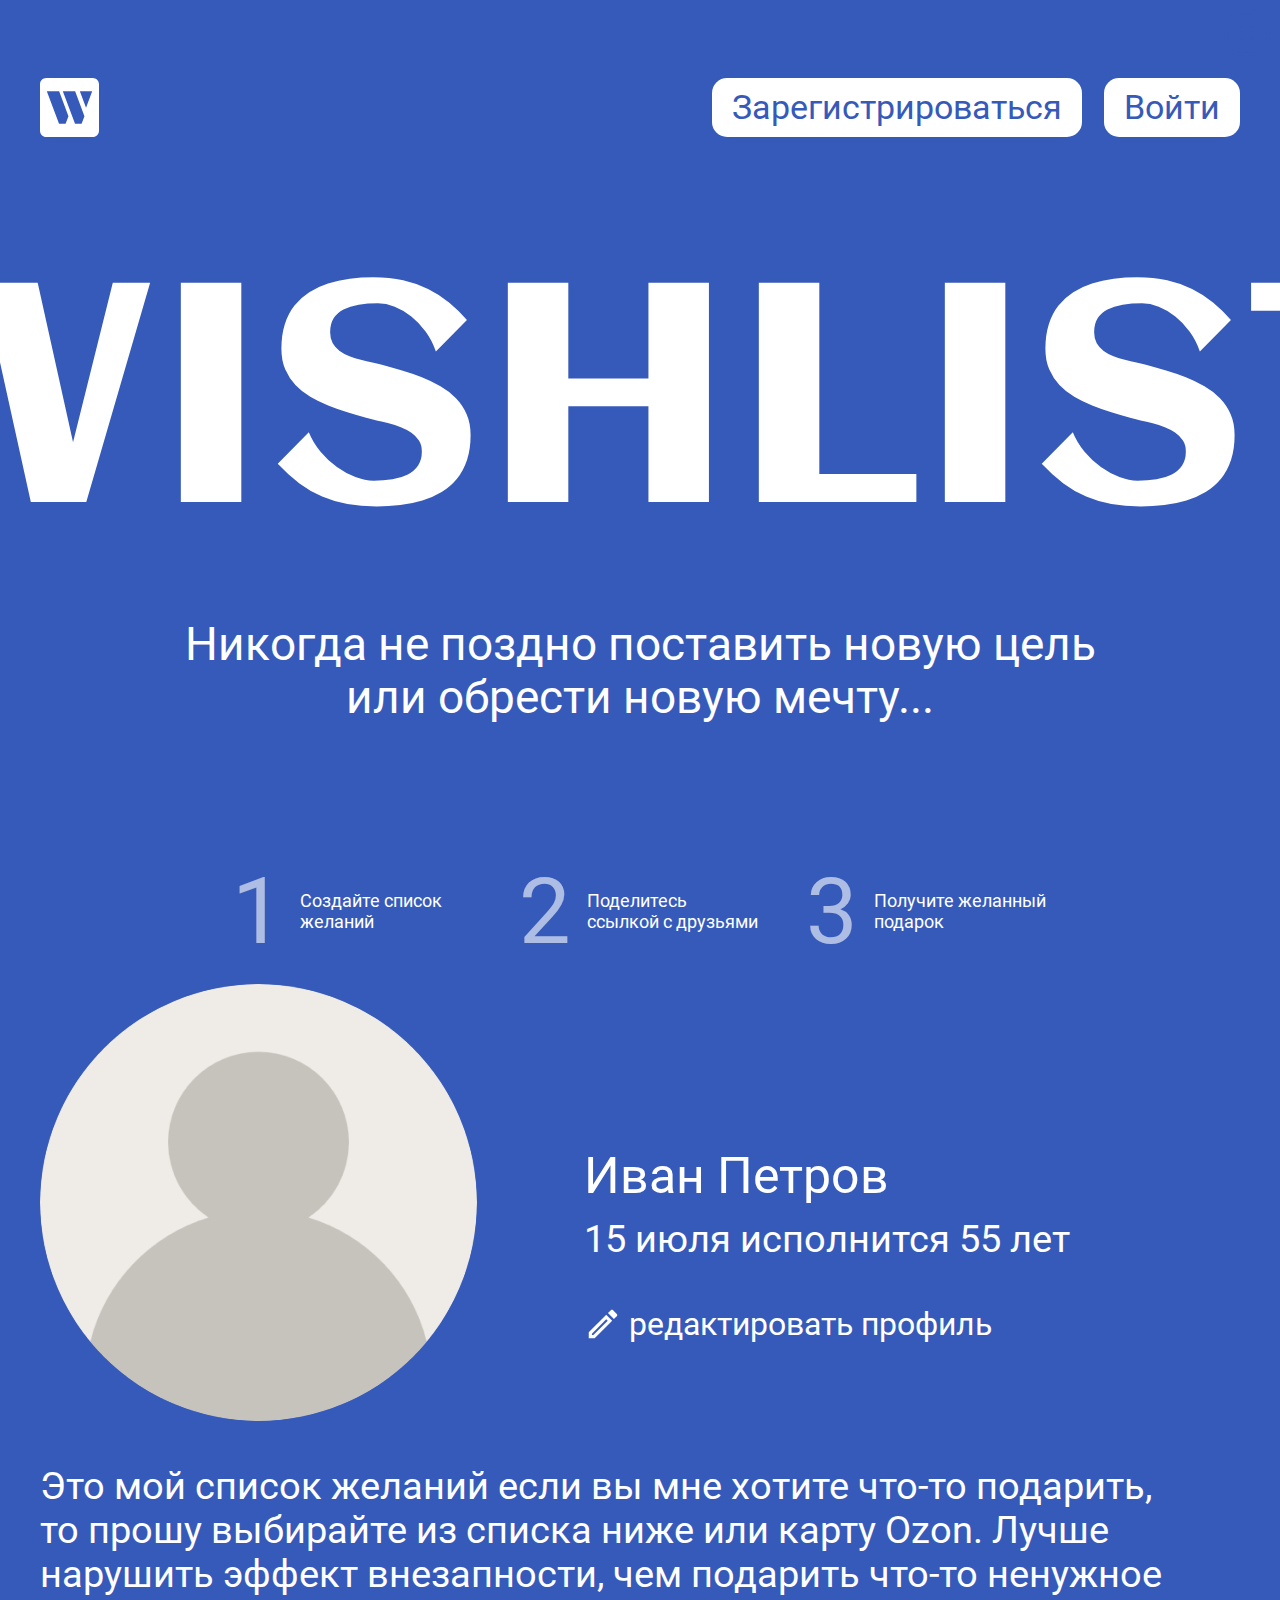
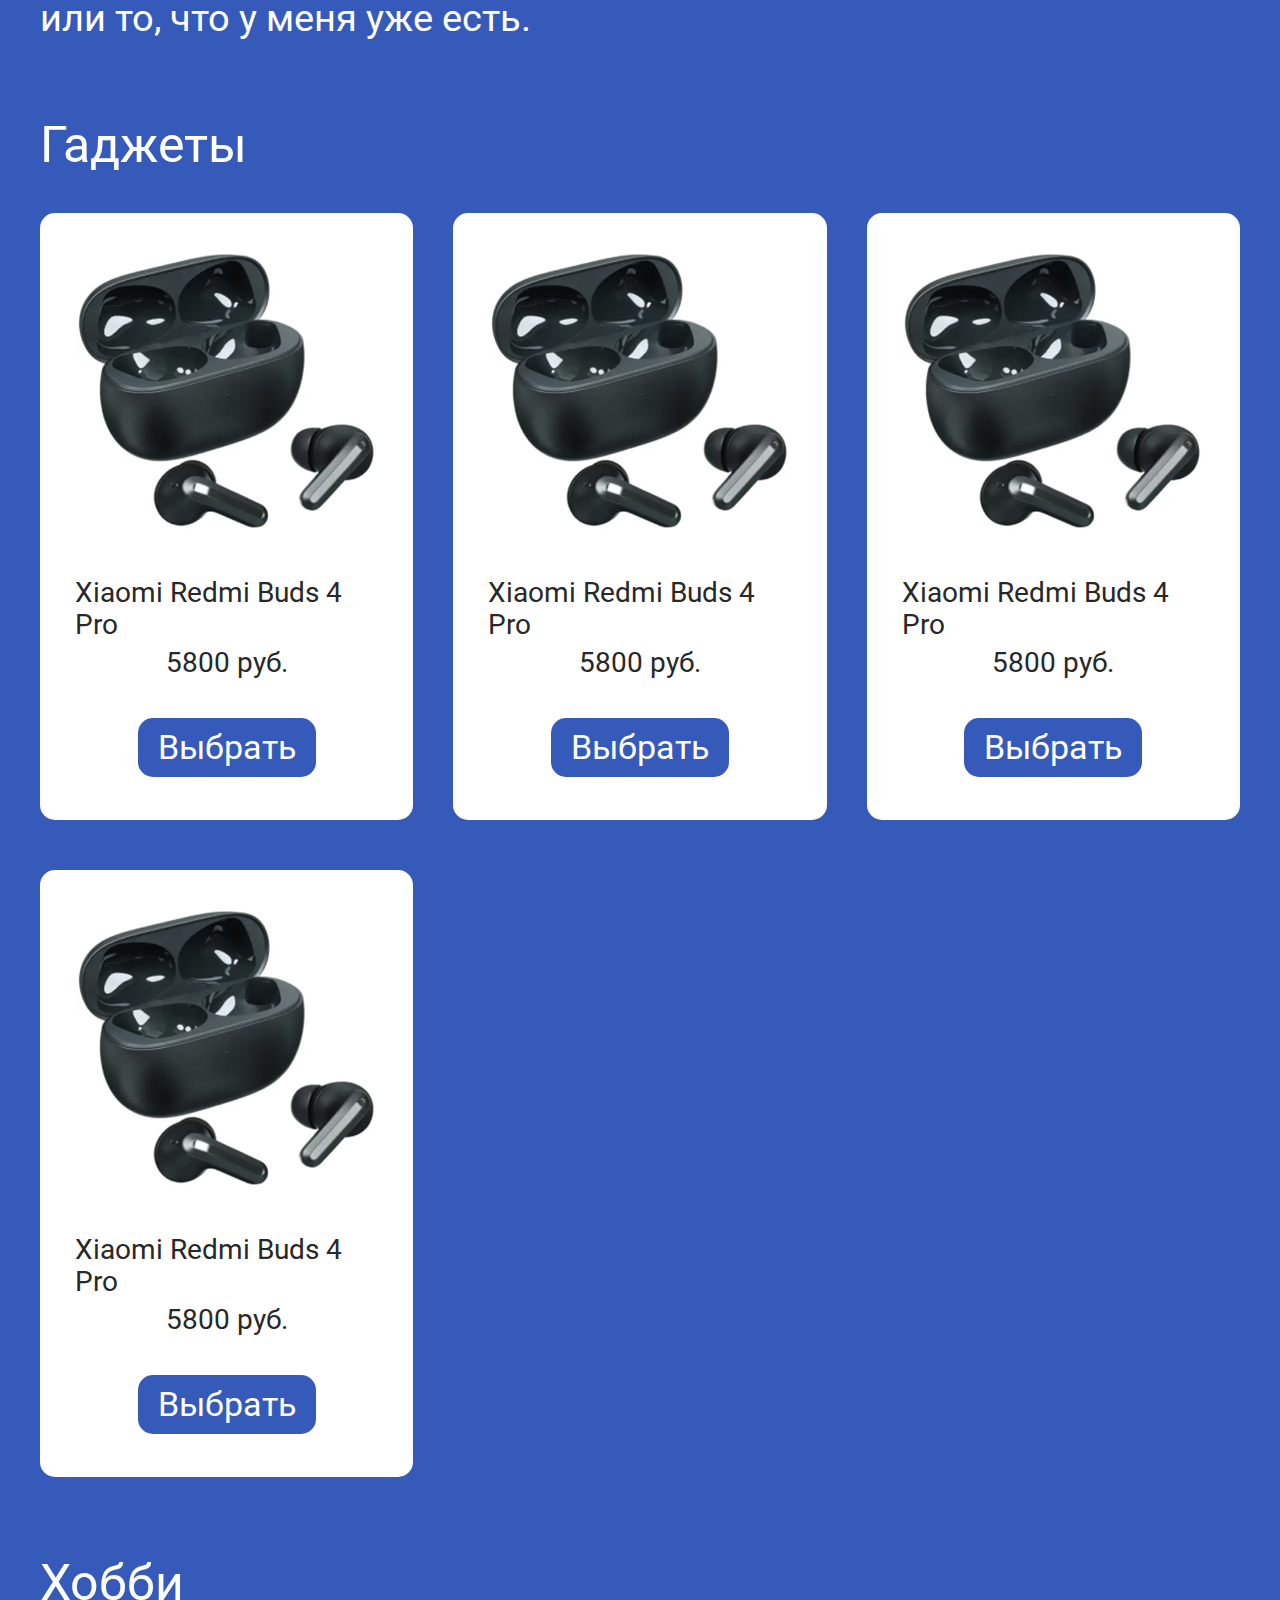
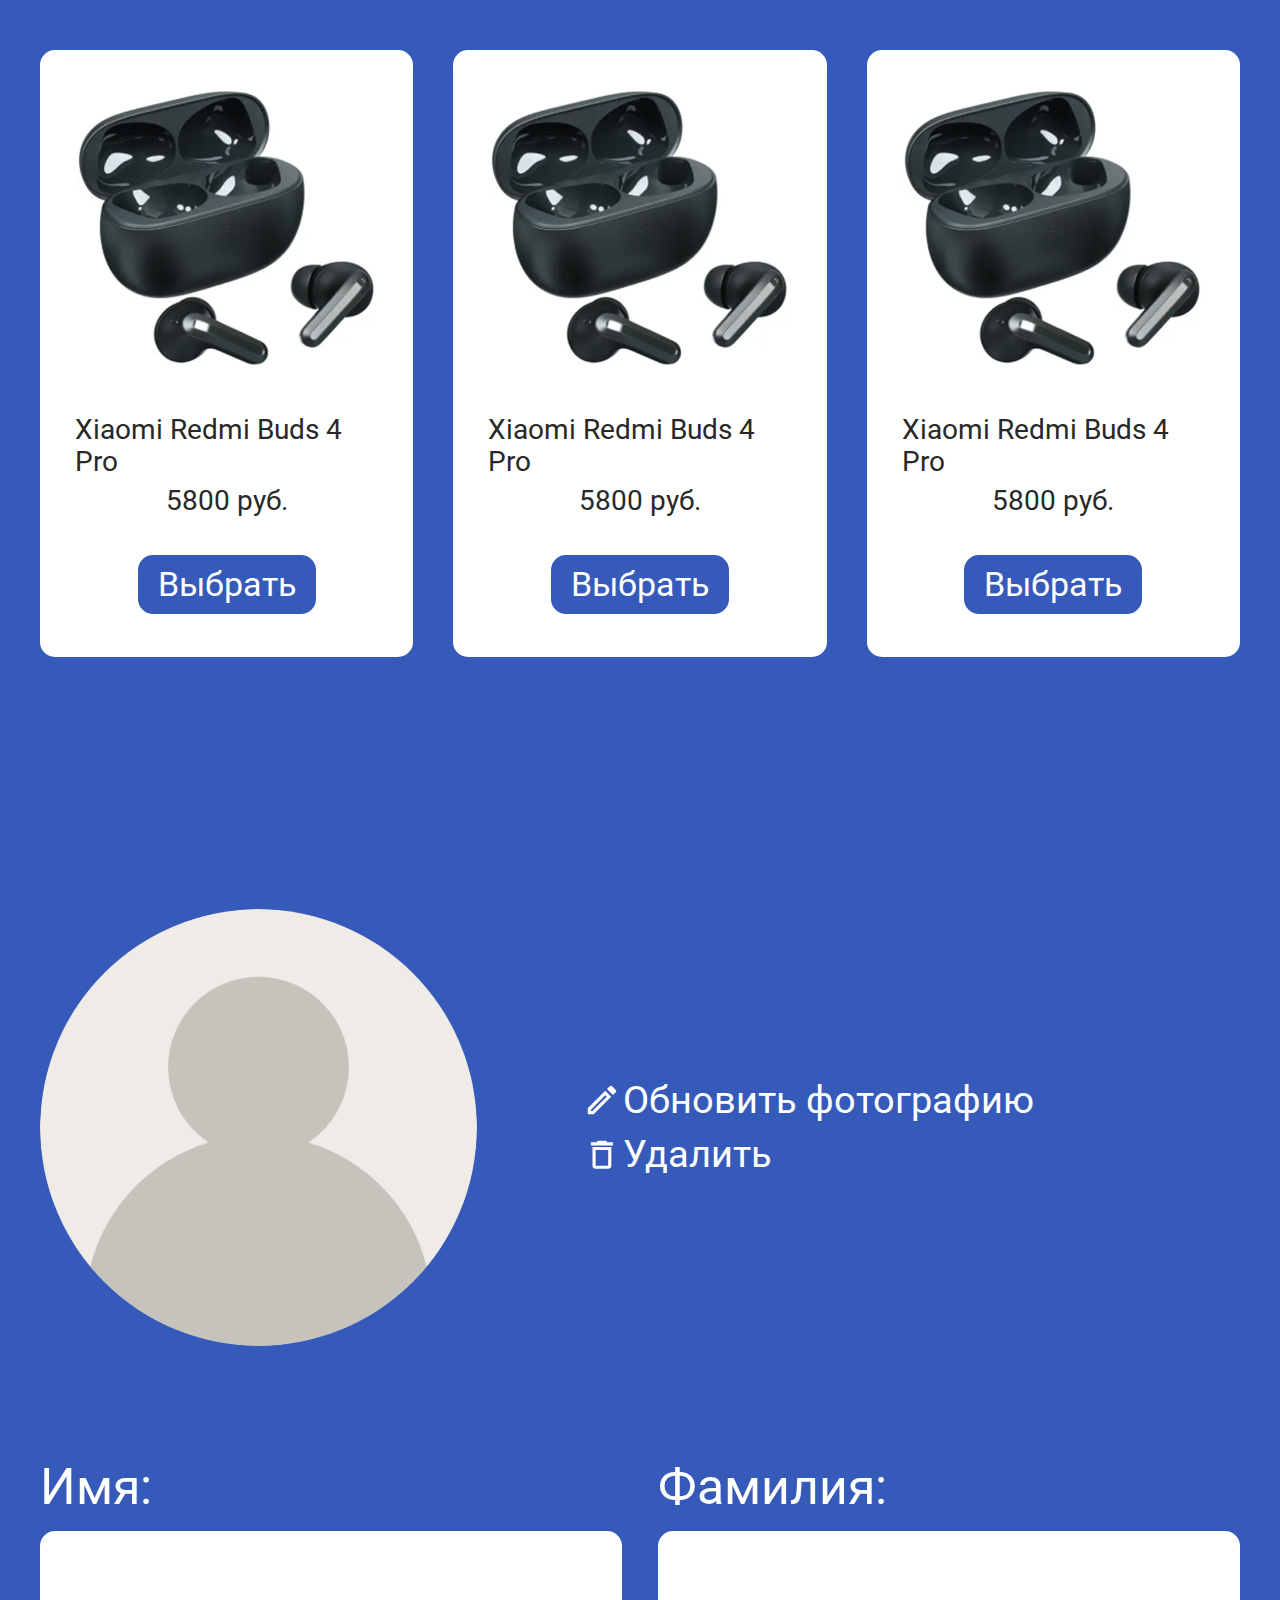
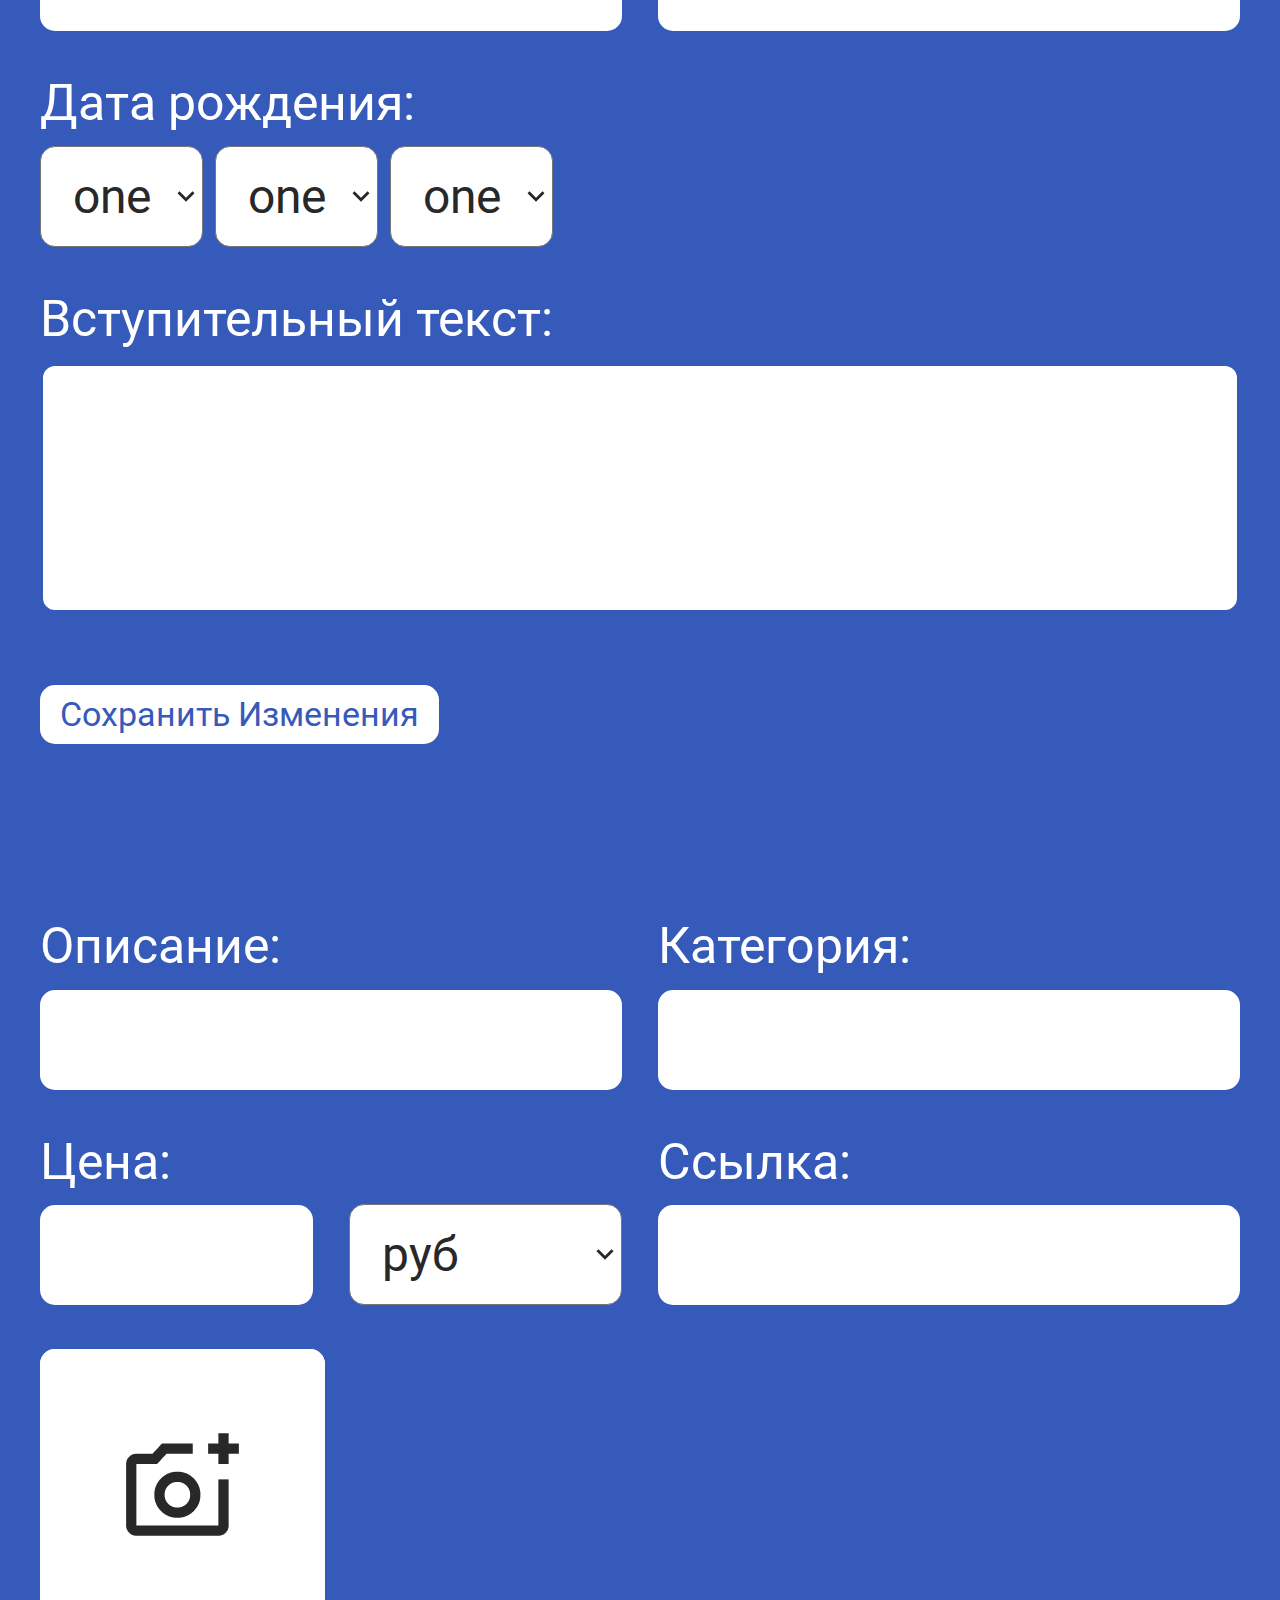
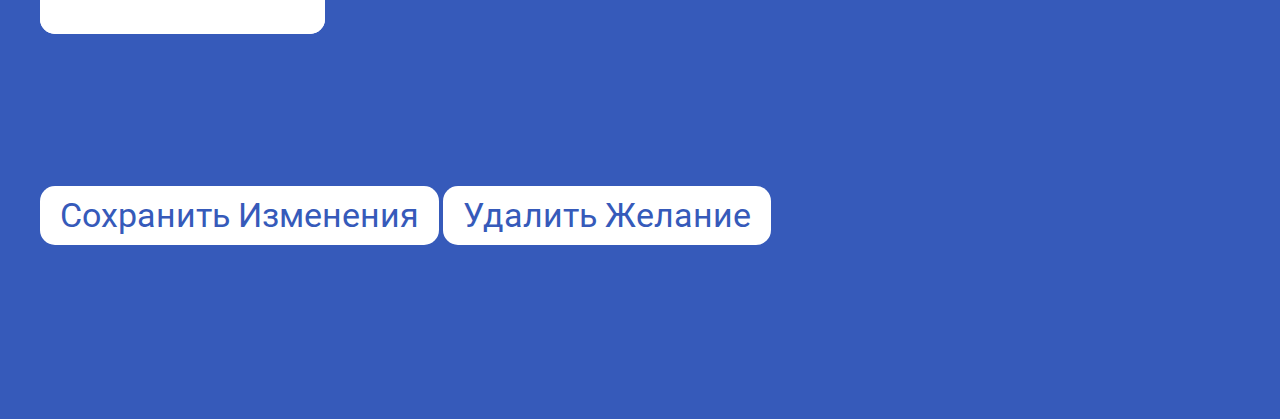
==== index copy.html @ b6b76687 "render hero" ====
<!DOCTYPE html>
<html lang="ru">

<head>
  <meta charset="UTF-8">
  <meta http-equiv="X-UA-Compatible" content="IE=edge">
  <meta name="viewport" content="width=device-width, initial-scale=1.0">
  <title>WishList - список моих желаний</title>

  <link rel="stylesheet" href="style/index.css">
</head>

<body class="body">
  <header class="header">
    <div class="container header__container">
      <img class="header__logo" src="img/logo.svg" alt="логотип сервиса wishlist в виде буквы W">

      <nav class="header__nav nav">
        <button class="nav__btn btn">Зарегистрироваться</button>
        <button class="nav__btn btn">Войти</button>
      </nav>

      <button class="header__burger burger">
        <span class="burger__line"></span>
      </button>
    </div>
  </header>

  <main class="app">
    <section class="hero">
      <div class="container hero__container">
        <h1 class="hero__title">WishList</h1>

        <p class="hero__description">Никогда не&nbsp;поздно поставить новую цель или обрести новую мечту...</p>

        <ol class="hero__steps steps">
          <li class="steps__item">Создайте список желаний</li>
          <li class="steps__item">Поделитесь ссылкой с&nbsp;друзьями</li>
          <li class="steps__item">Получите желанный подарок</li>
        </ol>
      </div>
    </section>

    <section class="wishlist">
      <div class="container">
        <div class="wishlist__profile profile">
          <img src="img/avatar.png" alt="фото Иван Петров" class="profile__avatar">

          <div class="profile__content">
            <h2 class="profile__fullname">Иван Петров</h2>

            <p class="profile__birthday">15 июля исполнится 55 лет</p>

            <button class="profile__edit">
              <svg class="profile__edit-icon" width="38" height="38" viewBox="0 0 38 38" fill="none" xmlns="http://www.w3.org/2000/svg">
                <path d="M4.75 33.25H10.6875L28.1992 15.7384L22.2617 9.80086L4.75 27.3125V33.25ZM7.91667 28.6267L22.2617 14.2817L23.7183 15.7384L9.37333 30.0834H7.91667V28.6267ZM29.0858 5.20919C28.9394 5.06241 28.7654 4.94596 28.5738 4.86651C28.3823 4.78705 28.177 4.74615 27.9696 4.74615C27.7622 4.74615 27.5569 4.78705 27.3653 4.86651C27.1738 4.94596 26.9998 5.06241 26.8533 5.20919L23.9558 8.10669L29.8933 14.0442L32.7908 11.1467C32.9376 11.0002 33.0541 10.8262 33.1335 10.6347C33.213 10.4431 33.2539 10.2378 33.2539 10.0304C33.2539 9.82307 33.213 9.61774 33.1335 9.4262C33.0541 9.23466 32.9376 9.06067 32.7908 8.91419L29.0858 5.20919Z" fill="white"/>
              </svg>
              редактировать профиль
            </button>
          </div>
        </div>

        <p class="wishlist__description">Это мой список желаний если вы&nbsp;мне хотите что-то подарить, то&nbsp;прошу выбирайте из&nbsp;списка ниже или карту Ozon. Лучше нарушить эффект внезапности, чем подарить что-то ненужное или&nbsp;то, что у&nbsp;меня уже есть.</p>

        <ul class="wishlist__categories categories">
          <li class="categories__item">
            <h3 class="categories__title">Гаджеты</h3>

            <ul class="wishlist__items">
              <li class="item">
                <img src="img/buds.jpg" alt="Xiaomi Redmi Buds 4 Pro " class="item__image">
                <h4 class="item__title">Xiaomi Redmi Buds 4 Pro </h4>
                <p class="item__price">5800 руб.</p>
                <button class="item__btn btn btn_castling">Выбрать</button>
              </li>
              <li class="item">
                <img src="img/buds.jpg" alt="Xiaomi Redmi Buds 4 Pro " class="item__image">
                <h4 class="item__title">Xiaomi Redmi Buds 4 Pro </h4>
                <p class="item__price">5800 руб.</p>
                <button class="item__btn btn btn_castling">Выбрать</button>
              </li>
              <li class="item">
                <img src="img/buds.jpg" alt="Xiaomi Redmi Buds 4 Pro " class="item__image">
                <h4 class="item__title">Xiaomi Redmi Buds 4 Pro </h4>
                <p class="item__price">5800 руб.</p>
                <button class="item__btn btn btn_castling">Выбрать</button>
              </li>
              <li class="item">
                <img src="img/buds.jpg" alt="Xiaomi Redmi Buds 4 Pro " class="item__image">
                <h4 class="item__title">Xiaomi Redmi Buds 4 Pro </h4>
                <p class="item__price">5800 руб.</p>
                <button class="item__btn btn btn_castling">Выбрать</button>
              </li>
            </ul>
          </li>
          <li class="categories__item">
            <h3 class="categories__title">Хобби</h3>

            <ul class="wishlist__items">
              <li class="item">
                <img src="img/buds.jpg" alt="Xiaomi Redmi Buds 4 Pro " class="item__image">
                <h4 class="item__title">Xiaomi Redmi Buds 4 Pro </h4>
                <p class="item__price">5800 руб.</p>
                <button class="item__btn btn btn_castling">Выбрать</button>
              </li>
              <li class="item">
                <img src="img/buds.jpg" alt="Xiaomi Redmi Buds 4 Pro " class="item__image">
                <h4 class="item__title">Xiaomi Redmi Buds 4 Pro </h4>
                <p class="item__price">5800 руб.</p>
                <button class="item__btn btn btn_castling">Выбрать</button>
              </li>
              <li class="item">
                <img src="img/buds.jpg" alt="Xiaomi Redmi Buds 4 Pro " class="item__image">
                <h4 class="item__title">Xiaomi Redmi Buds 4 Pro </h4>
                <p class="item__price">5800 руб.</p>
                <button class="item__btn btn btn_castling">Выбрать</button>
              </li>
            </ul>
          </li>
        </ul>
      </div>
    </section>

    <section class="edit edit_profile">
      <div class="container">
        <form class="edit__form">
          <fieldset class="edit__avatar">
            <img class="edit__avatar-image" src="img/avatar.png" alt="">

            <div class="edit__avatar-load">
              <label for="avatar-load" class="edit__label-avatar">
                <svg width="38" height="38" viewBox="0 0 38 38" fill="none" xmlns="http://www.w3.org/2000/svg">
                  <path d="M4.75 33.25H10.6875L28.1992 15.7384L22.2617 9.80086L4.75 27.3125V33.25ZM7.91667 28.6267L22.2617 14.2817L23.7183 15.7384L9.37333 30.0834H7.91667V28.6267ZM29.0858 5.20919C28.9394 5.06241 28.7654 4.94596 28.5738 4.86651C28.3823 4.78705 28.177 4.74615 27.9696 4.74615C27.7622 4.74615 27.5569 4.78705 27.3653 4.86651C27.1738 4.94596 26.9998 5.06241 26.8533 5.20919L23.9558 8.10669L29.8933 14.0442L32.7908 11.1467C32.9376 11.0002 33.0541 10.8262 33.1335 10.6347C33.213 10.4431 33.2539 10.2378 33.2539 10.0304C33.2539 9.82307 33.213 9.61774 33.1335 9.4262C33.0541 9.23466 32.9376 9.06067 32.7908 8.91419L29.0858 5.20919Z" fill="white"/>
                </svg>
                Обновить фотографию
              </label>
              <input class="edit__input-file edit__input-file_avatar" type="file" accept="image/jpeg, image/png">

              <button class="edit__avatar-delete">
                <svg width="38" height="38" viewBox="0 0 38 38" fill="none" xmlns="http://www.w3.org/2000/svg">
                  <path d="M9.48842 29.6389C9.48842 31.35 10.9027 32.75 12.6313 32.75H25.2027C26.9313 32.75 28.3456 31.35 28.3456 29.6389V10.9722H9.48842V29.6389ZM12.6313 14.0833H25.2027V29.6389H12.6313V14.0833ZM24.417 6.30556L22.8456 4.75H14.9884L13.417 6.30556H7.91699V9.41667H29.917V6.30556H24.417Z" fill="white"/>
                </svg>
                Удалить
              </button>
            </div>
          </fieldset>

          <fieldset class="edit__name">
            <label class="edit__label">
              <span class="edit__label-text">Имя:</span>
              <input type="text" class="edit__input" name="name">
            </label>

            <label class="edit__label">
              <span class="edit__label-text">Фамилия:</span>
              <input type="text" class="edit__input" name="surname">
            </label>
          </fieldset>

          <fieldset class="edit__birthdate">
            <legend class="edit__label-text">Дата рождения:</legend>
            
            <label class="edit__label edit__label_select">
              <select type="text" class="edit__select" name="day">
                <option value="1">one</option>
                <option value="2">two</option>
              </select>
            </label>

            <label class="edit__label edit__label_select">
              <select type="text" class="edit__select" name="month">
                <option value="1">one</option>
                <option value="2">two</option>
              </select>
            </label>

            <label class="edit__label edit__label_select">
              <select type="text" class="edit__select" name="year">
                <option value="1">one</option>
                <option value="2">two</option>
              </select>
            </label>
          </fieldset>

          <fieldset class="edit__description">
            <label class="edit__label-text" for="description">Вступительный текст:</label>
            <textarea class="edit__description-input" name="description"></textarea>
          </fieldset>

          <button class="edit__submit-btn btn">Сохранить изменения</button>
        </form>
      </div>
    </section>

    <section class="edit edit_wish">
      <div class="container">
        <form class="edit__form">
          <fieldset class="edit__wish">
            <label class="edit__label">
              <span class="edit__label-text">Описание:</span>
              <input type="text" class="edit__input" name="title">
            </label>

            <label class="edit__label">
              <span class="edit__label-text">Категория:</span>
              <input type="text" class="edit__input" name="category">
            </label>

            <div class="edit__label edit__wish-price">
              <label class="edit__label_price">
                <span class="edit__label-text">Цена:</span>
                <input type="text" class="edit__input" name="price">
              </label>
              <label class="edit__label_select edit__label_price">
                <select name="currency" class="edit__select edit__select_currency">
                  <option value="rub">руб</option>
                </select>
              </label>
            </div>

            <label class="edit__label">
              <span class="edit__label-text">Ссылка:</span>
              <input type="text" class="edit__input" name="link">
            </label>
          </fieldset>

          <fieldset class="edit__wish-photo">
            <label class="edit__label-photo">
              <img src="img/no-photo.jpg" alt="" class="edit__wish-image">
              <input type="file" class="edit__input-file edit__input-file_wish" accept="image/jpeg, image/png">
            </label>
            <button class="edit__wish-delete">
              <svg width="50" height="50" viewBox="0 0 50 50" fill="none" xmlns="http://www.w3.org/2000/svg">
                <path d="M20.8961 18.6875C20.5999 18.4115 20.2081 18.2612 19.8033 18.2684C19.3985 18.2755 19.0123 18.4395 18.726 18.7258C18.4398 19.0121 18.2758 19.3983 18.2686 19.8031C18.2615 20.2079 18.4117 20.5996 18.6877 20.8958L22.7919 25L18.6877 29.1042C18.5342 29.2472 18.4111 29.4197 18.3257 29.6114C18.2403 29.803 18.1944 30.0099 18.1907 30.2197C18.187 30.4295 18.2256 30.6379 18.3042 30.8325C18.3827 31.027 18.4997 31.2038 18.6481 31.3522C18.7964 31.5005 18.9732 31.6175 19.1677 31.6961C19.3623 31.7747 19.5707 31.8133 19.7805 31.8096C19.9903 31.8059 20.1972 31.7599 20.3889 31.6745C20.5805 31.5891 20.753 31.466 20.8961 31.3125L25.0002 27.2083L29.1044 31.3125C29.4006 31.5885 29.7924 31.7388 30.1972 31.7316C30.602 31.7245 30.9882 31.5605 31.2745 31.2742C31.5607 30.9879 31.7247 30.6017 31.7319 30.1969C31.739 29.7921 31.5887 29.4004 31.3127 29.1042L27.2086 25L31.3127 20.8958C31.4663 20.7528 31.5894 20.5803 31.6748 20.3886C31.7602 20.197 31.8061 19.99 31.8098 19.7802C31.8135 19.5705 31.7749 19.3621 31.6963 19.1675C31.6177 18.9729 31.5008 18.7962 31.3524 18.6478C31.204 18.4995 31.0273 18.3825 30.8327 18.3039C30.6382 18.2253 30.4298 18.1867 30.22 18.1904C30.0102 18.1941 29.8033 18.2401 29.6116 18.3255C29.42 18.4109 29.2475 18.534 29.1044 18.6875L25.0002 22.7917L20.8961 18.6875Z" fill="#365ABA"/>
                <path fill-rule="evenodd" clip-rule="evenodd" d="M25.1191 2.60419H24.8816C20.0712 2.60419 16.3024 2.60419 13.3607 3.00002C10.3524 3.40419 7.97741 4.25002 6.11283 6.11252C4.24824 7.9771 3.40449 10.3521 3.00033 13.3625C2.60449 16.3021 2.60449 20.0709 2.60449 24.8813V25.1188C2.60449 29.9292 2.60449 33.6979 3.00033 36.6396C3.40449 39.6479 4.25033 42.0229 6.11283 43.8875C7.97741 45.7521 10.3524 46.5959 13.3628 47C16.3024 47.3959 20.0712 47.3959 24.8816 47.3959H25.1191C29.9295 47.3959 33.6982 47.3959 36.6399 47C39.6482 46.5959 42.0232 45.75 43.8878 43.8875C45.7524 42.0229 46.5962 39.6479 47.0003 36.6375C47.3962 33.6979 47.3962 29.9292 47.3962 25.1188V24.8813C47.3962 20.0709 47.3962 16.3021 47.0003 13.3604C46.5962 10.3521 45.7503 7.9771 43.8878 6.11252C42.0232 4.24794 39.6482 3.40419 36.6378 3.00002C33.6982 2.60419 29.9295 2.60419 25.1191 2.60419ZM8.32324 8.32294C9.51074 7.13544 11.1149 6.45419 13.7795 6.09585C16.4878 5.73335 20.0462 5.72919 25.0003 5.72919C29.9545 5.72919 33.5128 5.73335 36.2212 6.09585C38.8857 6.45419 40.492 7.13752 41.6795 8.32294C42.8649 9.51044 43.5462 11.1146 43.9045 13.7792C44.267 16.4875 44.2712 20.0459 44.2712 25C44.2712 29.9542 44.267 33.5125 43.9045 36.2209C43.5462 38.8854 42.8628 40.4917 41.6774 41.6792C40.4899 42.8646 38.8857 43.5459 36.2212 43.9042C33.5128 44.2667 29.9545 44.2709 25.0003 44.2709C20.0462 44.2709 16.4878 44.2667 13.7795 43.9042C11.1149 43.5459 9.50866 42.8625 8.32116 41.6771C7.13574 40.4896 6.45449 38.8854 6.09616 36.2209C5.73366 33.5125 5.72949 29.9542 5.72949 25C5.72949 20.0459 5.73366 16.4875 6.09616 13.7792C6.45449 11.1146 7.13783 9.51044 8.32324 8.32294Z" fill="#365ABA"/>
                </svg>
            </button>
          </fieldset>

          <button class="edit__submit-btn btn">Сохранить изменения</button>
          <button class="edit__delete-btn btn">Удалить желание</button>
        </form>
      </div>
    </section>

    
  </main>
</body>

</html>
---- style/index.css ----
@import 'normalize.css';
@import 'fonts.css';
@import 'style.css';
@import 'header.css';
@import 'nav.css';
@import 'burger.css';
@import 'hero.css';
@import 'steps.css';
@import 'wishlist.css';
@import 'categories.css';
@import 'profile.css';
@import 'item.css';
@import 'edit.css';
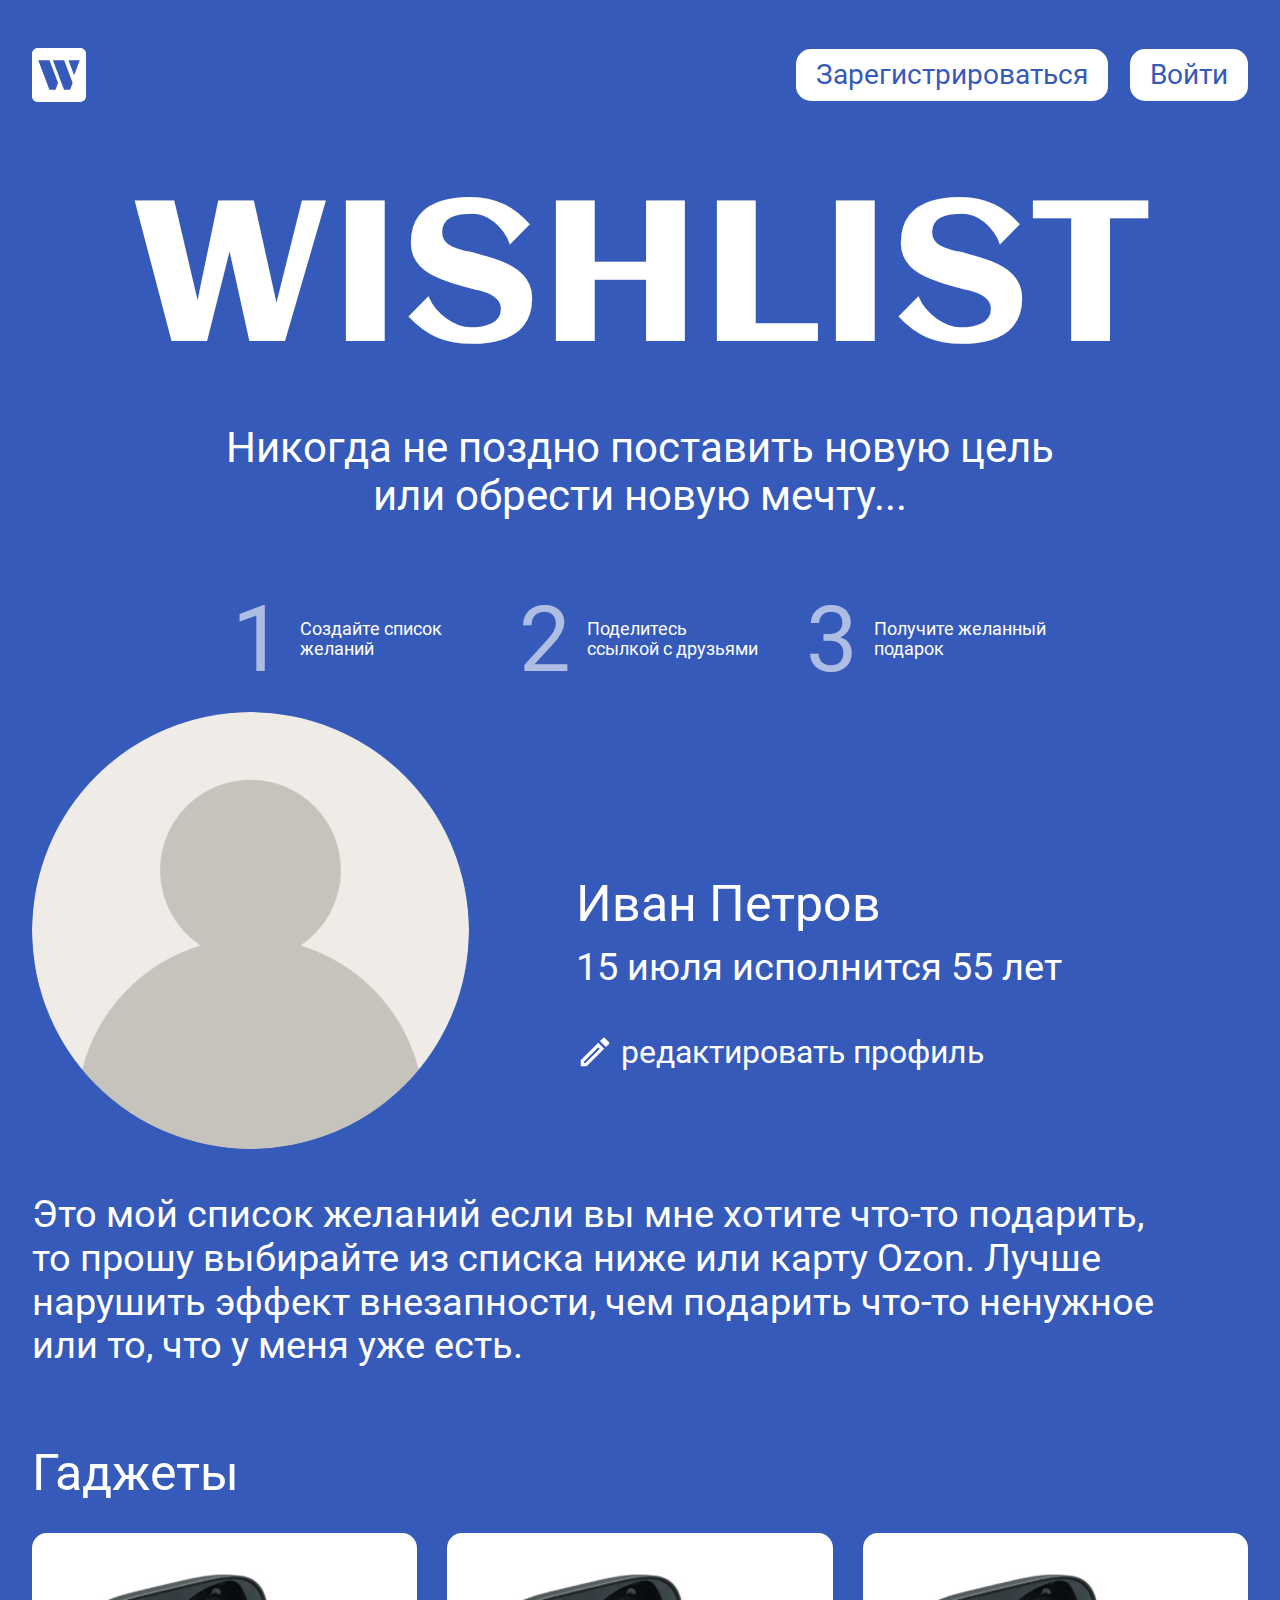
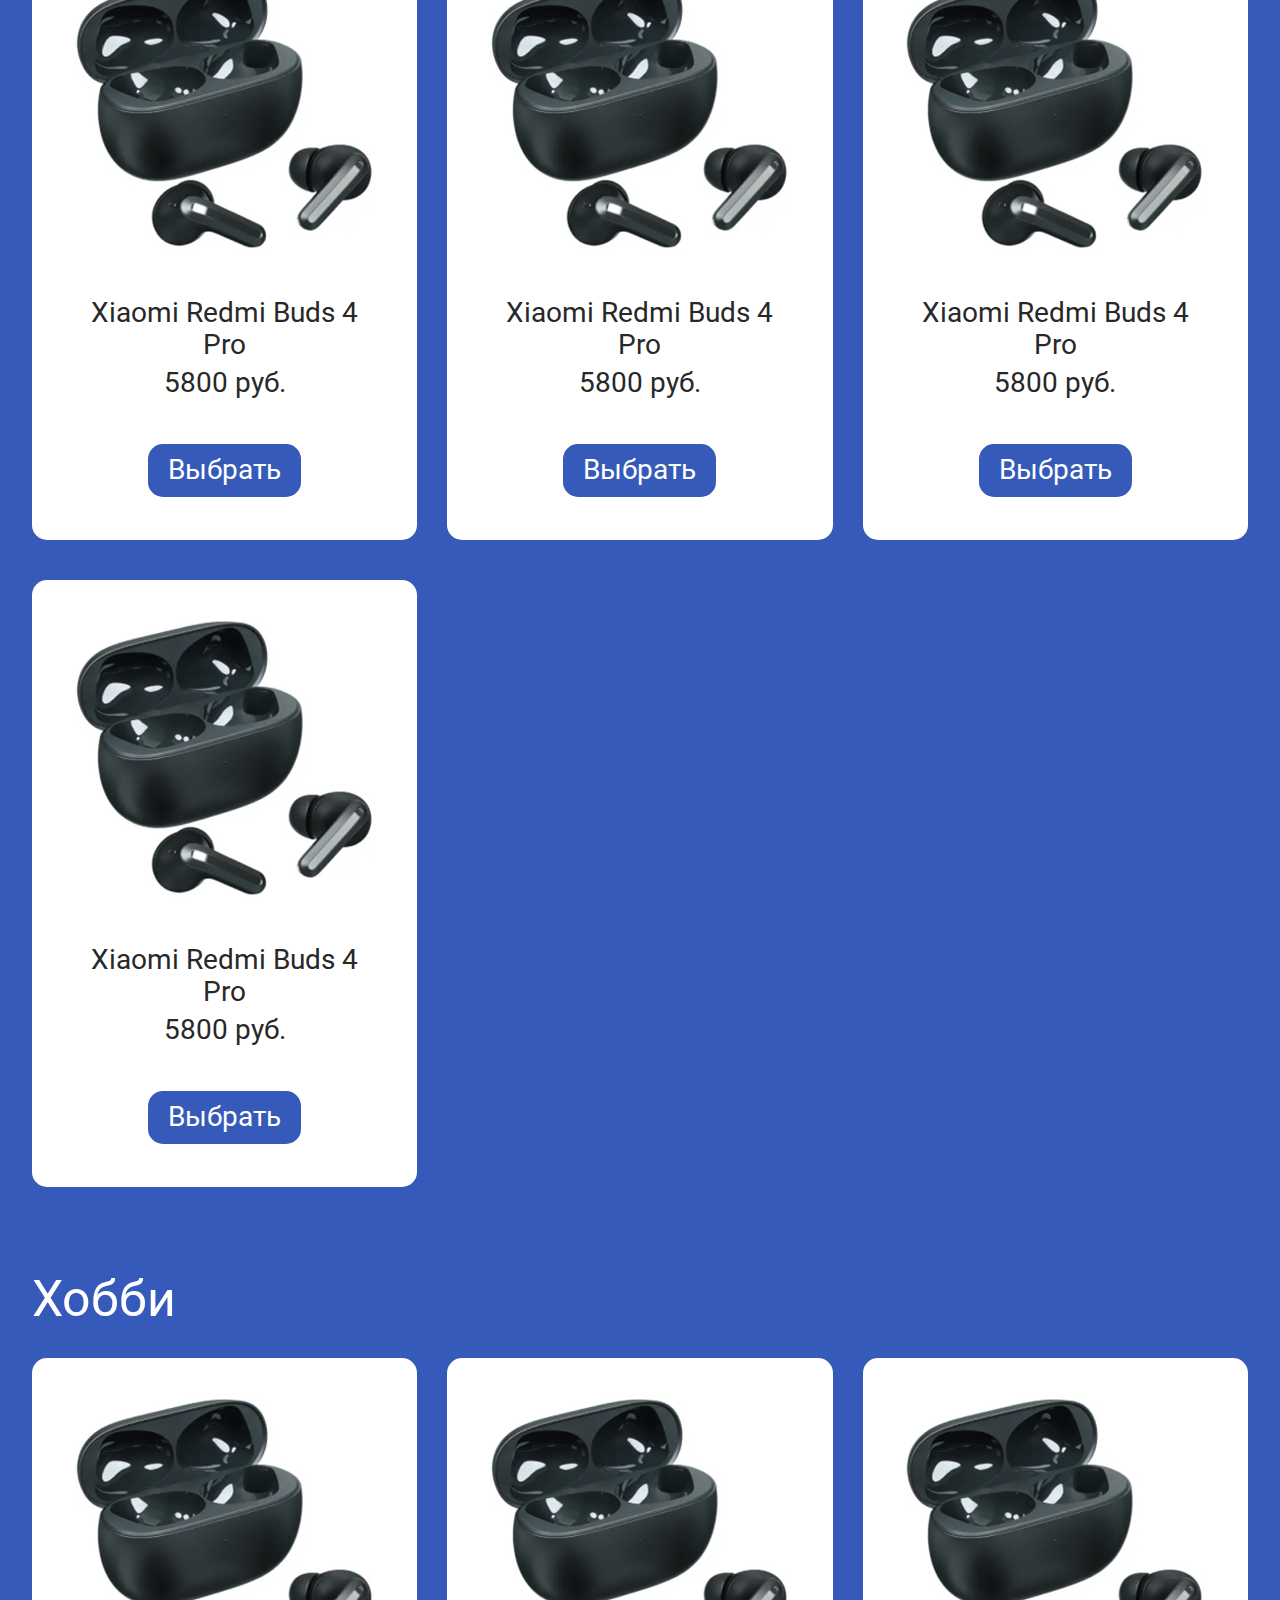
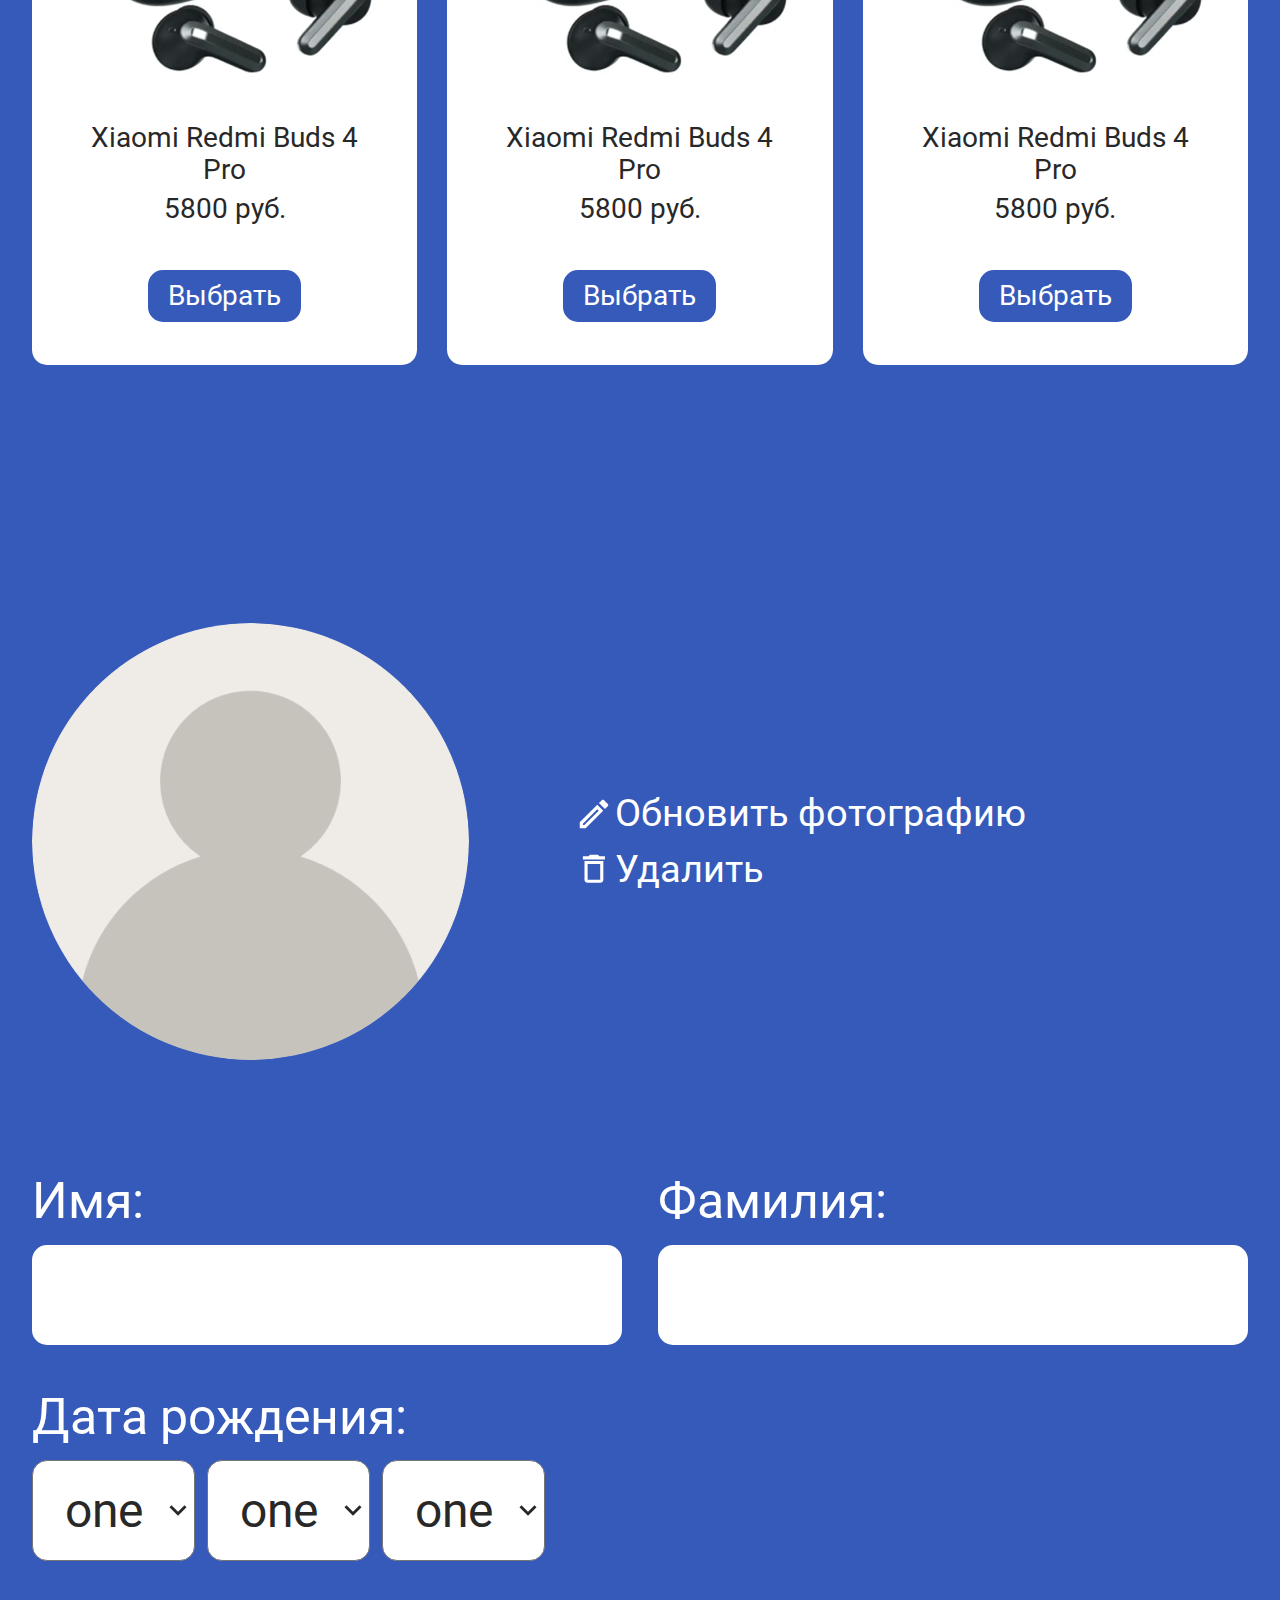
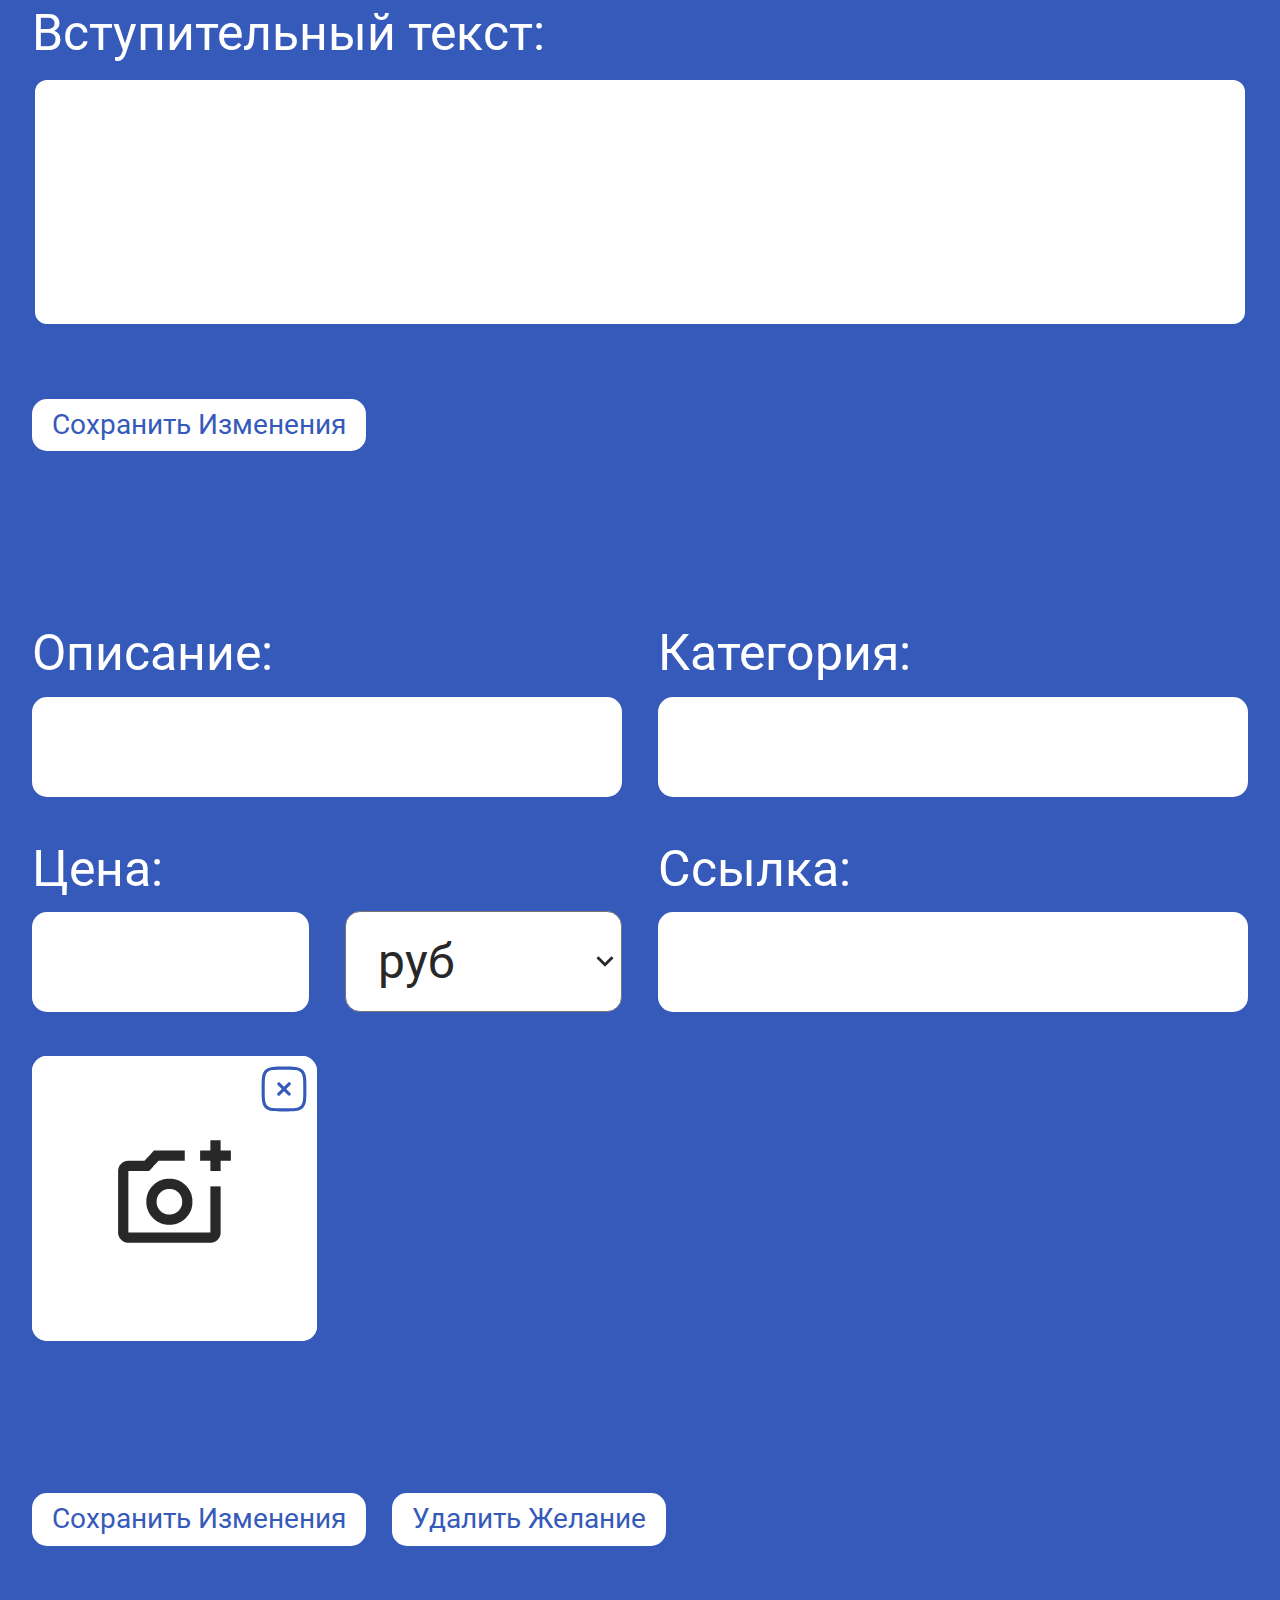
==== commit a1b1447c: "adaptive 992" ====
--- a/index copy.html
+++ b/index copy.html
@@ -29,7 +29,7 @@
   <main class="app">
     <section class="hero">
       <div class="container hero__container">
-        <h1 class="hero__title">WishList</h1>
+        <h1 class="hero__title"><span>Wish</span><span>List</span></h1>
 
         <p class="hero__description">Никогда не&nbsp;поздно поставить новую цель или обрести новую мечту...</p>
 
@@ -129,7 +129,7 @@
 
             <div class="edit__avatar-load">
               <label for="avatar-load" class="edit__label-avatar">
-                <svg width="38" height="38" viewBox="0 0 38 38" fill="none" xmlns="http://www.w3.org/2000/svg">
+                <svg class="edit__icon-avatar" width="38" height="38" viewBox="0 0 38 38" fill="none" xmlns="http://www.w3.org/2000/svg">
                   <path d="M4.75 33.25H10.6875L28.1992 15.7384L22.2617 9.80086L4.75 27.3125V33.25ZM7.91667 28.6267L22.2617 14.2817L23.7183 15.7384L9.37333 30.0834H7.91667V28.6267ZM29.0858 5.20919C28.9394 5.06241 28.7654 4.94596 28.5738 4.86651C28.3823 4.78705 28.177 4.74615 27.9696 4.74615C27.7622 4.74615 27.5569 4.78705 27.3653 4.86651C27.1738 4.94596 26.9998 5.06241 26.8533 5.20919L23.9558 8.10669L29.8933 14.0442L32.7908 11.1467C32.9376 11.0002 33.0541 10.8262 33.1335 10.6347C33.213 10.4431 33.2539 10.2378 33.2539 10.0304C33.2539 9.82307 33.213 9.61774 33.1335 9.4262C33.0541 9.23466 32.9376 9.06067 32.7908 8.91419L29.0858 5.20919Z" fill="white"/>
                 </svg>
                 Обновить фотографию
@@ -137,7 +137,7 @@
               <input class="edit__input-file edit__input-file_avatar" type="file" accept="image/jpeg, image/png">
 
               <button class="edit__avatar-delete">
-                <svg width="38" height="38" viewBox="0 0 38 38" fill="none" xmlns="http://www.w3.org/2000/svg">
+                <svg class="edit__icon-avatar" width="38" height="38" viewBox="0 0 38 38" fill="none" xmlns="http://www.w3.org/2000/svg">
                   <path d="M9.48842 29.6389C9.48842 31.35 10.9027 32.75 12.6313 32.75H25.2027C26.9313 32.75 28.3456 31.35 28.3456 29.6389V10.9722H9.48842V29.6389ZM12.6313 14.0833H25.2027V29.6389H12.6313V14.0833ZM24.417 6.30556L22.8456 4.75H14.9884L13.417 6.30556H7.91699V9.41667H29.917V6.30556H24.417Z" fill="white"/>
                 </svg>
                 Удалить
@@ -237,8 +237,10 @@
             </button>
           </fieldset>
 
-          <button class="edit__submit-btn btn">Сохранить изменения</button>
+          <div class="edit__submit-wrapper">
+            <button class="edit__submit-btn btn">Сохранить изменения</button>
           <button class="edit__delete-btn btn">Удалить желание</button>
+          </div>
         </form>
       </div>
     </section>
--- a/style/index.css
+++ b/style/index.css
@@ -7,8 +7,8 @@
 @import 'hero.css';
 @import 'steps.css';
 @import 'wishlist.css';
+@import 'profile.css';
 @import 'categories.css';
-@import 'profile.css';
 @import 'item.css';
 @import 'edit.css';
 
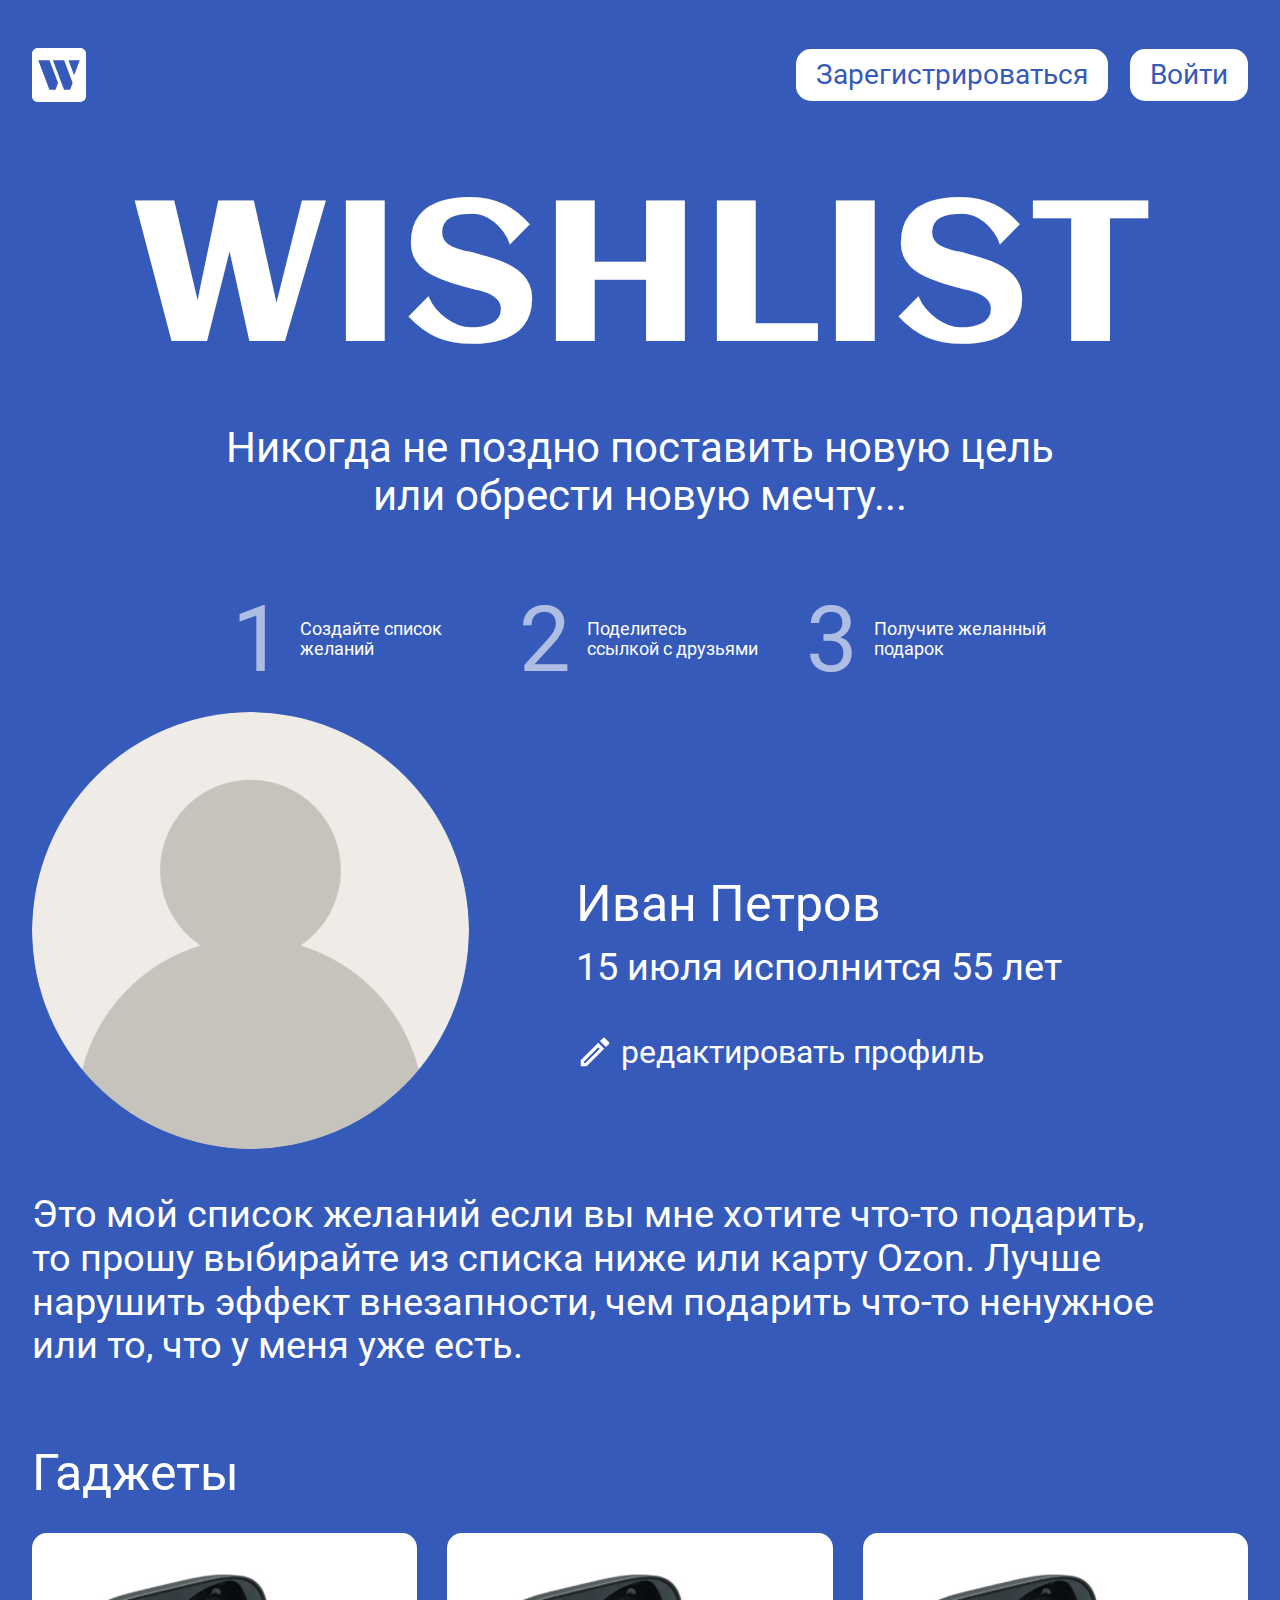
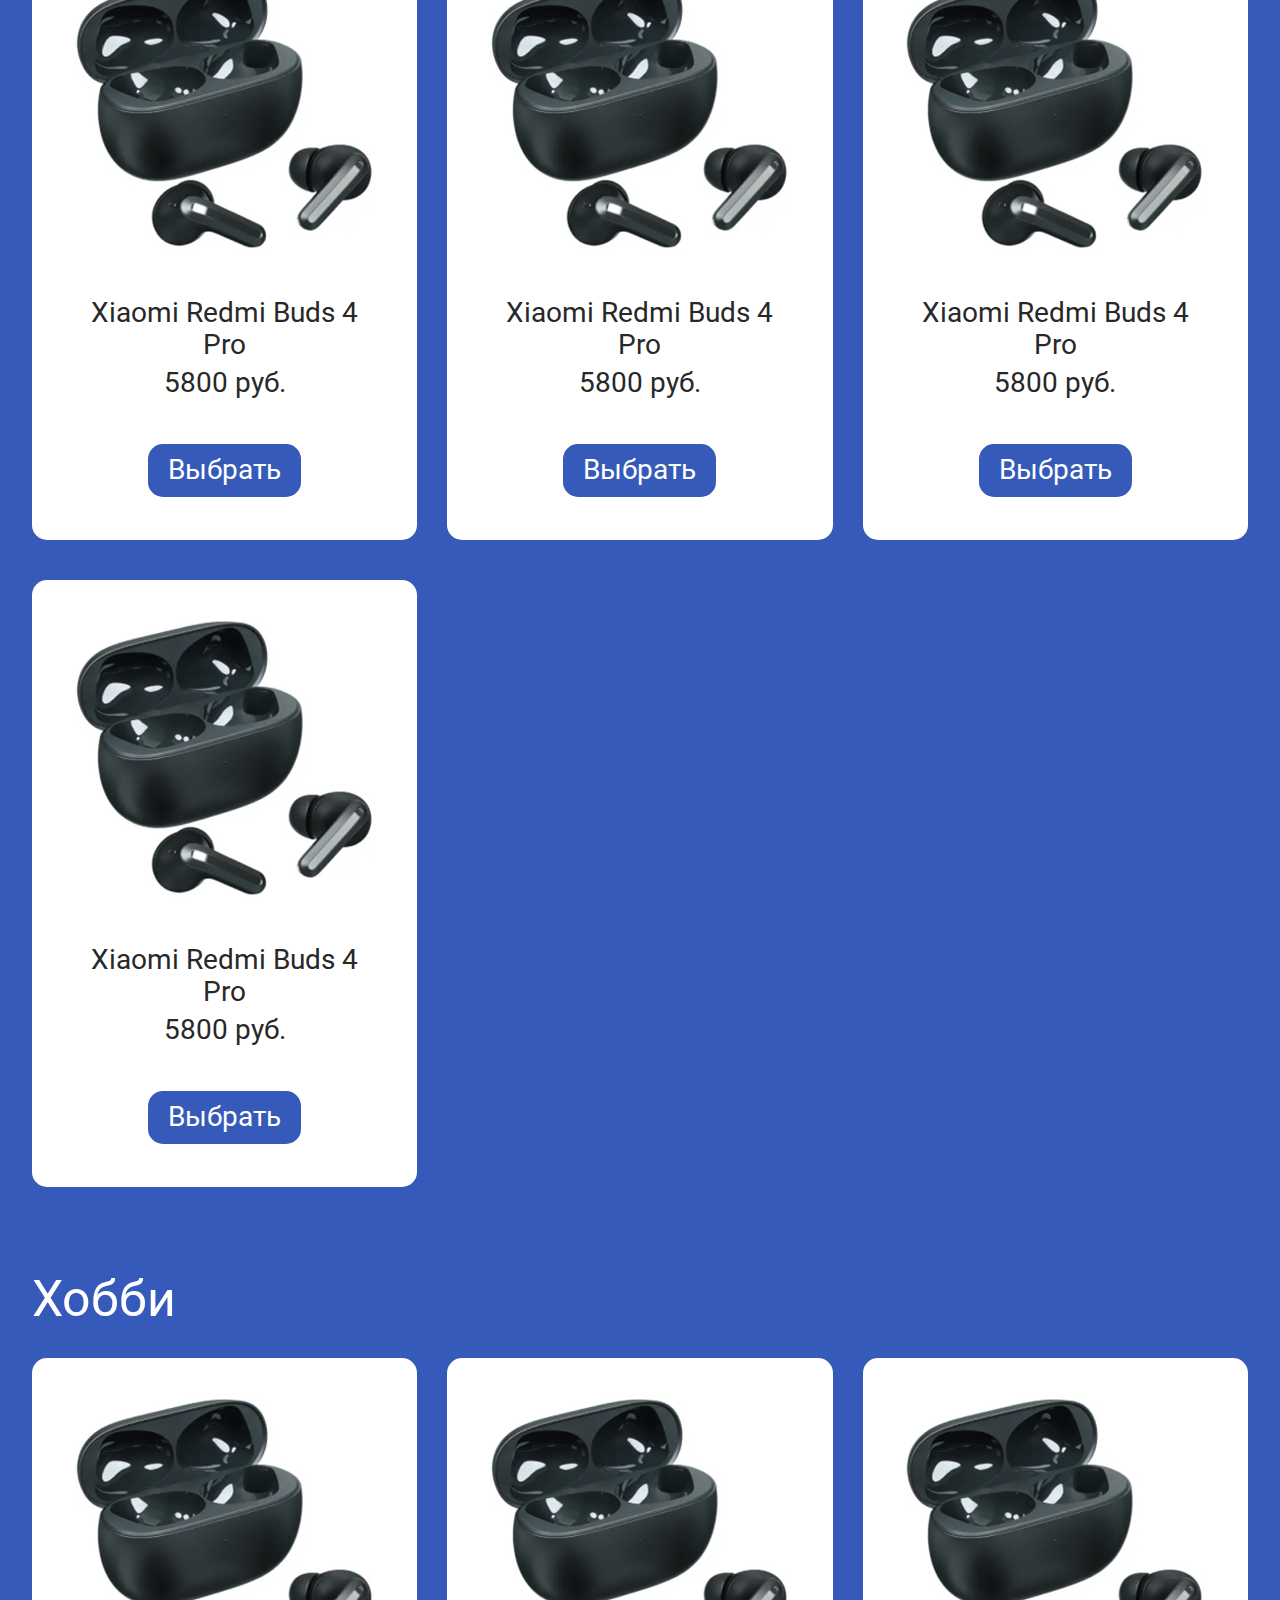
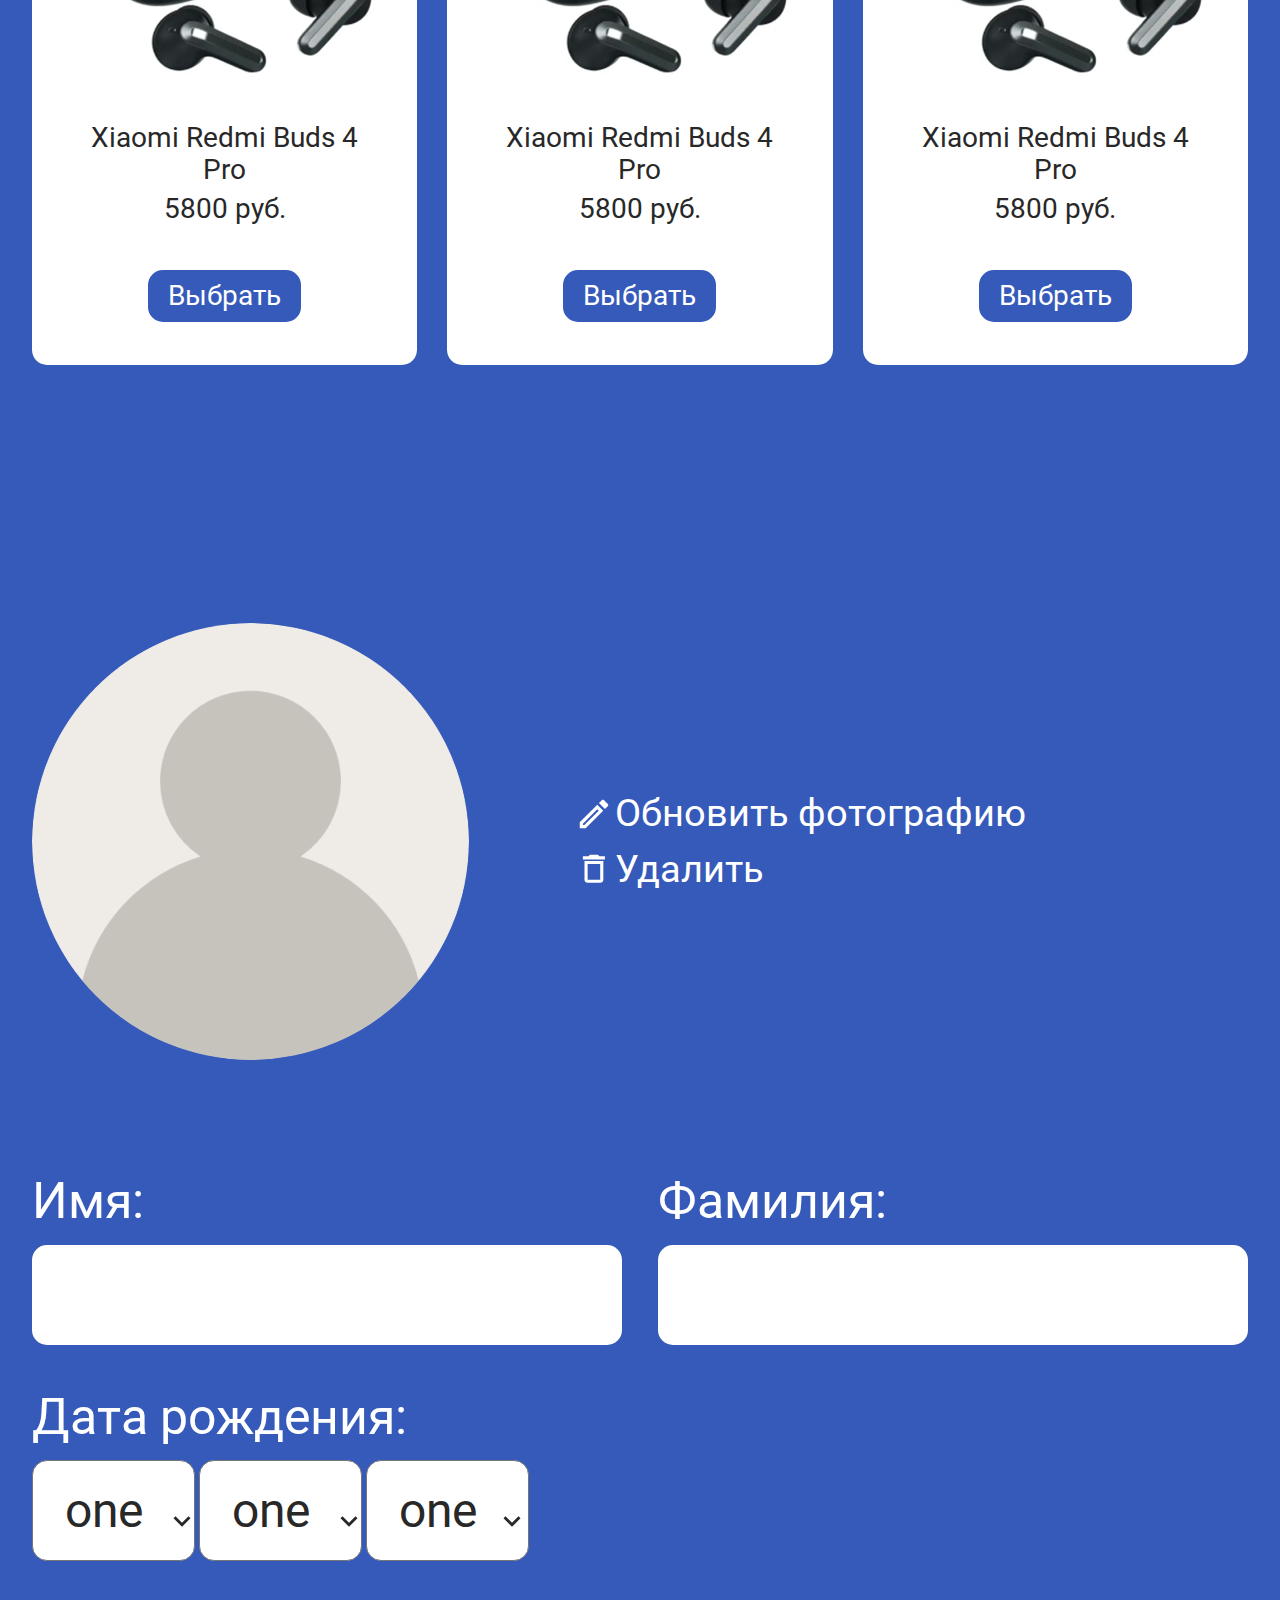
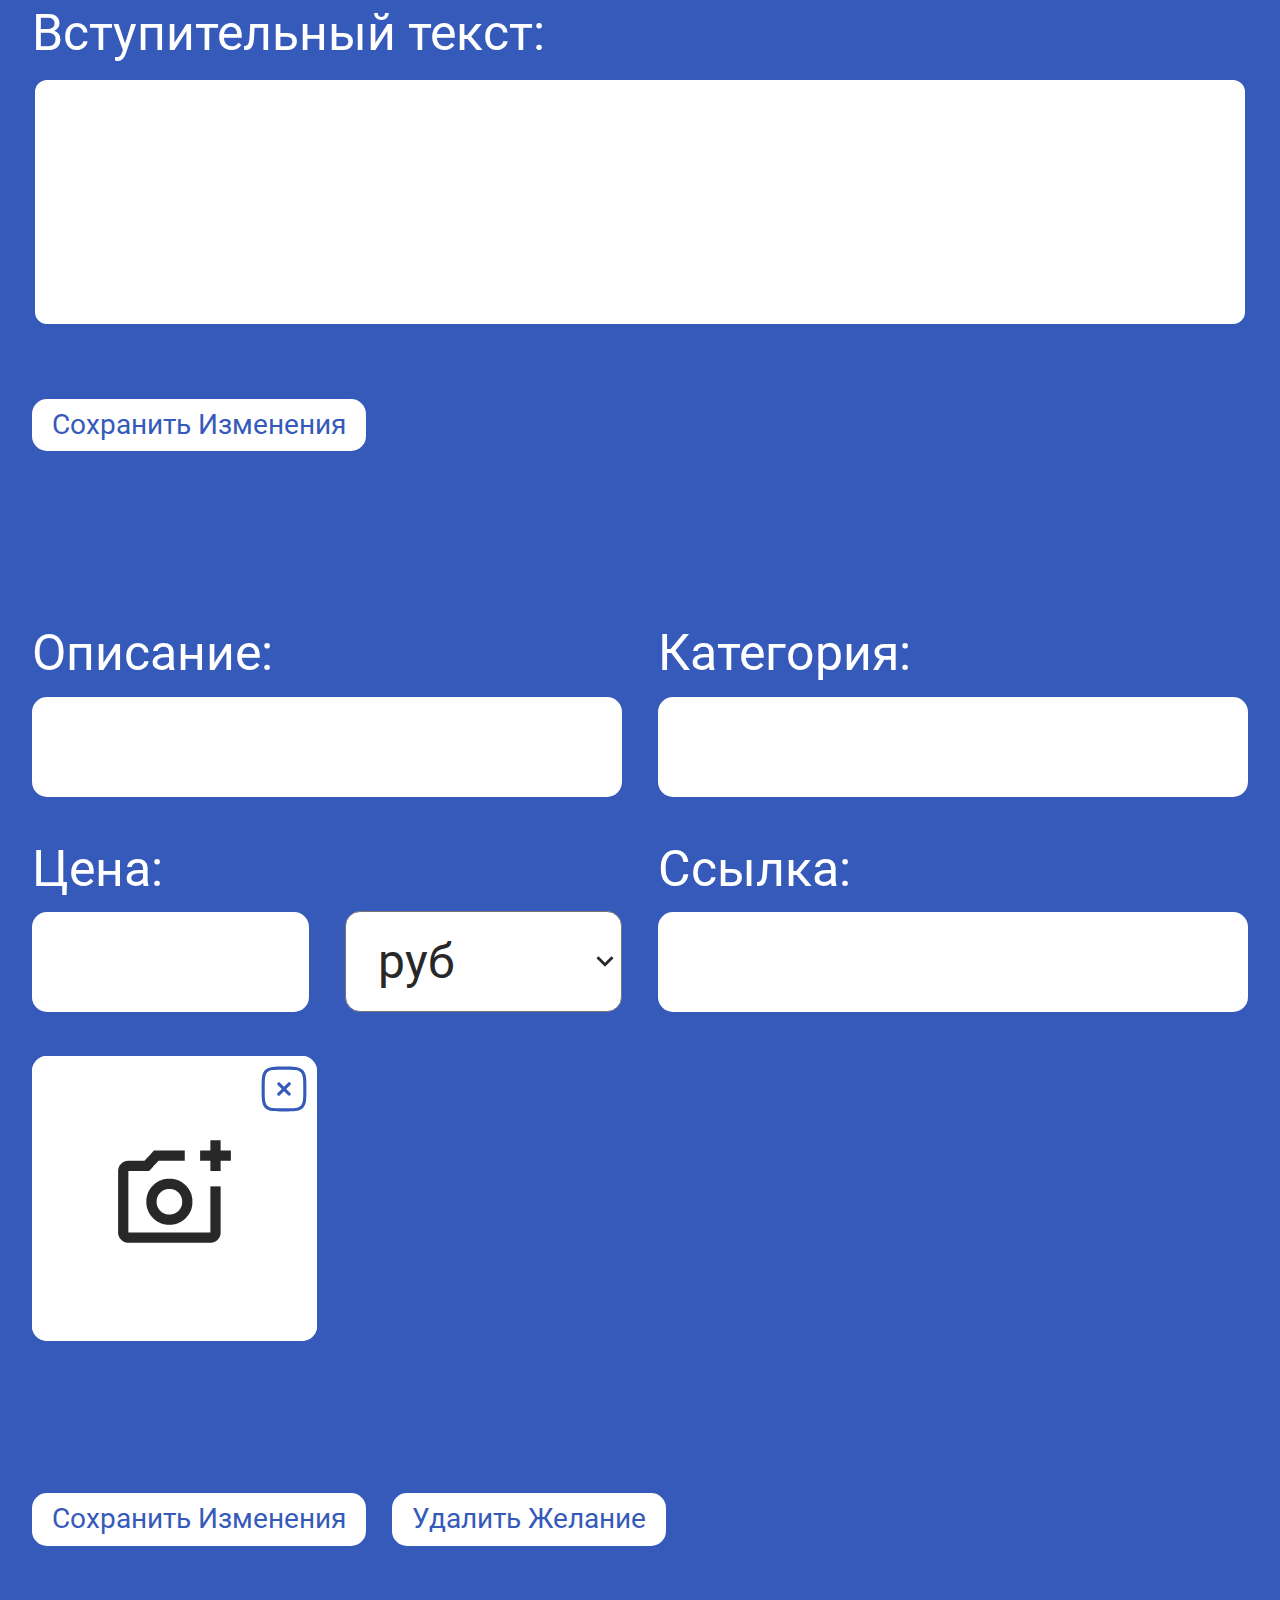
==== commit bae20561: "renderCreateEditProfile" ====
--- a/index copy.html
+++ b/index copy.html
@@ -160,26 +160,28 @@
           <fieldset class="edit__birthdate">
             <legend class="edit__label-text">Дата рождения:</legend>
             
-            <label class="edit__label edit__label_select">
-              <select type="text" class="edit__select" name="day">
-                <option value="1">one</option>
-                <option value="2">two</option>
-              </select>
-            </label>
-
-            <label class="edit__label edit__label_select">
-              <select type="text" class="edit__select" name="month">
-                <option value="1">one</option>
-                <option value="2">two</option>
-              </select>
-            </label>
-
-            <label class="edit__label edit__label_select">
-              <select type="text" class="edit__select" name="year">
-                <option value="1">one</option>
-                <option value="2">two</option>
-              </select>
-            </label>
+            <div class="edit__birthday-wrapper">
+              <label class="edit__label edit__label_select">
+                <select type="text" class="edit__select" name="day">
+                  <option value="1">one</option>
+                  <option value="2">two</option>
+                </select>
+              </label>
+  
+              <label class="edit__label edit__label_select">
+                <select type="text" class="edit__select" name="month">
+                  <option value="1">one</option>
+                  <option value="2">two</option>
+                </select>
+              </label>
+  
+              <label class="edit__label edit__label_select">
+                <select type="text" class="edit__select" name="year">
+                  <option value="1">one</option>
+                  <option value="2">two</option>
+                </select>
+              </label>
+            </div>
           </fieldset>
 
           <fieldset class="edit__description">
--- a/style/index.css
+++ b/style/index.css
@@ -11,4 +11,5 @@
 @import 'categories.css';
 @import 'item.css';
 @import 'edit.css';
+@import 'modal.css';
 
